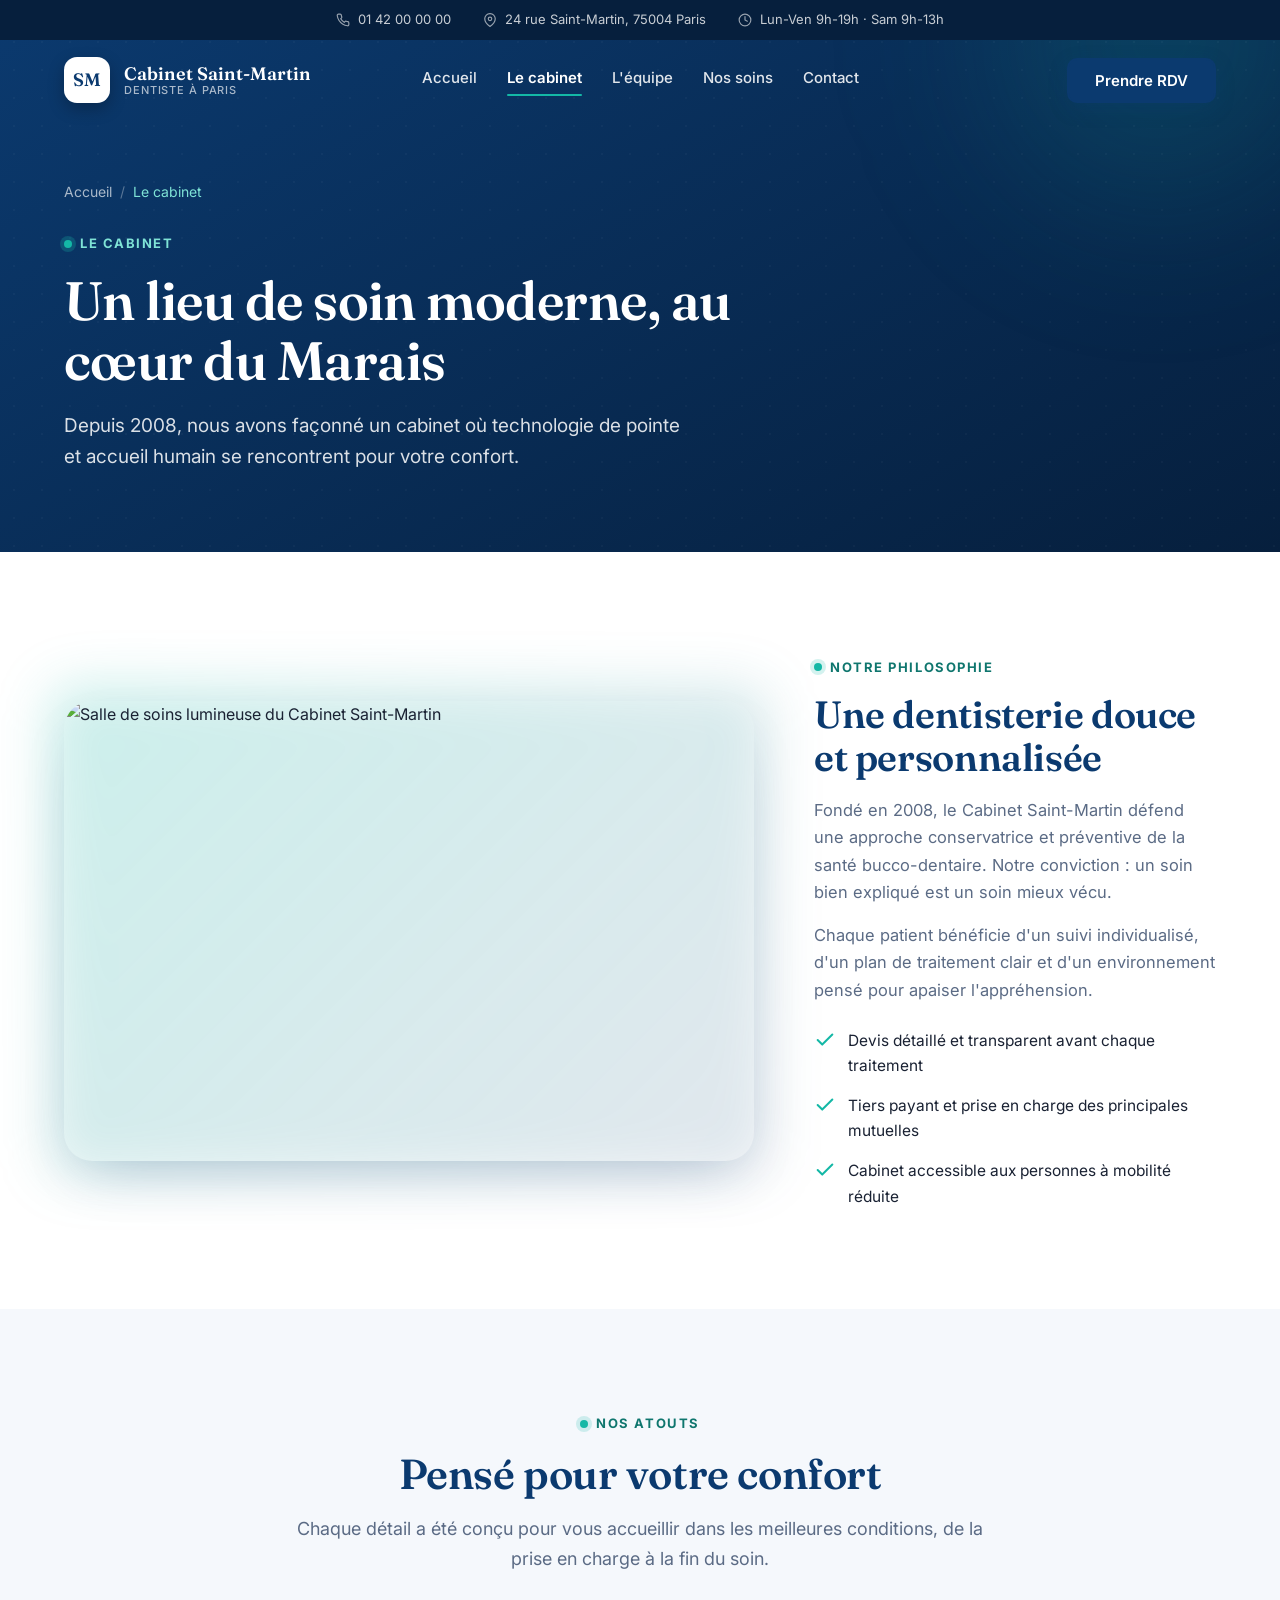
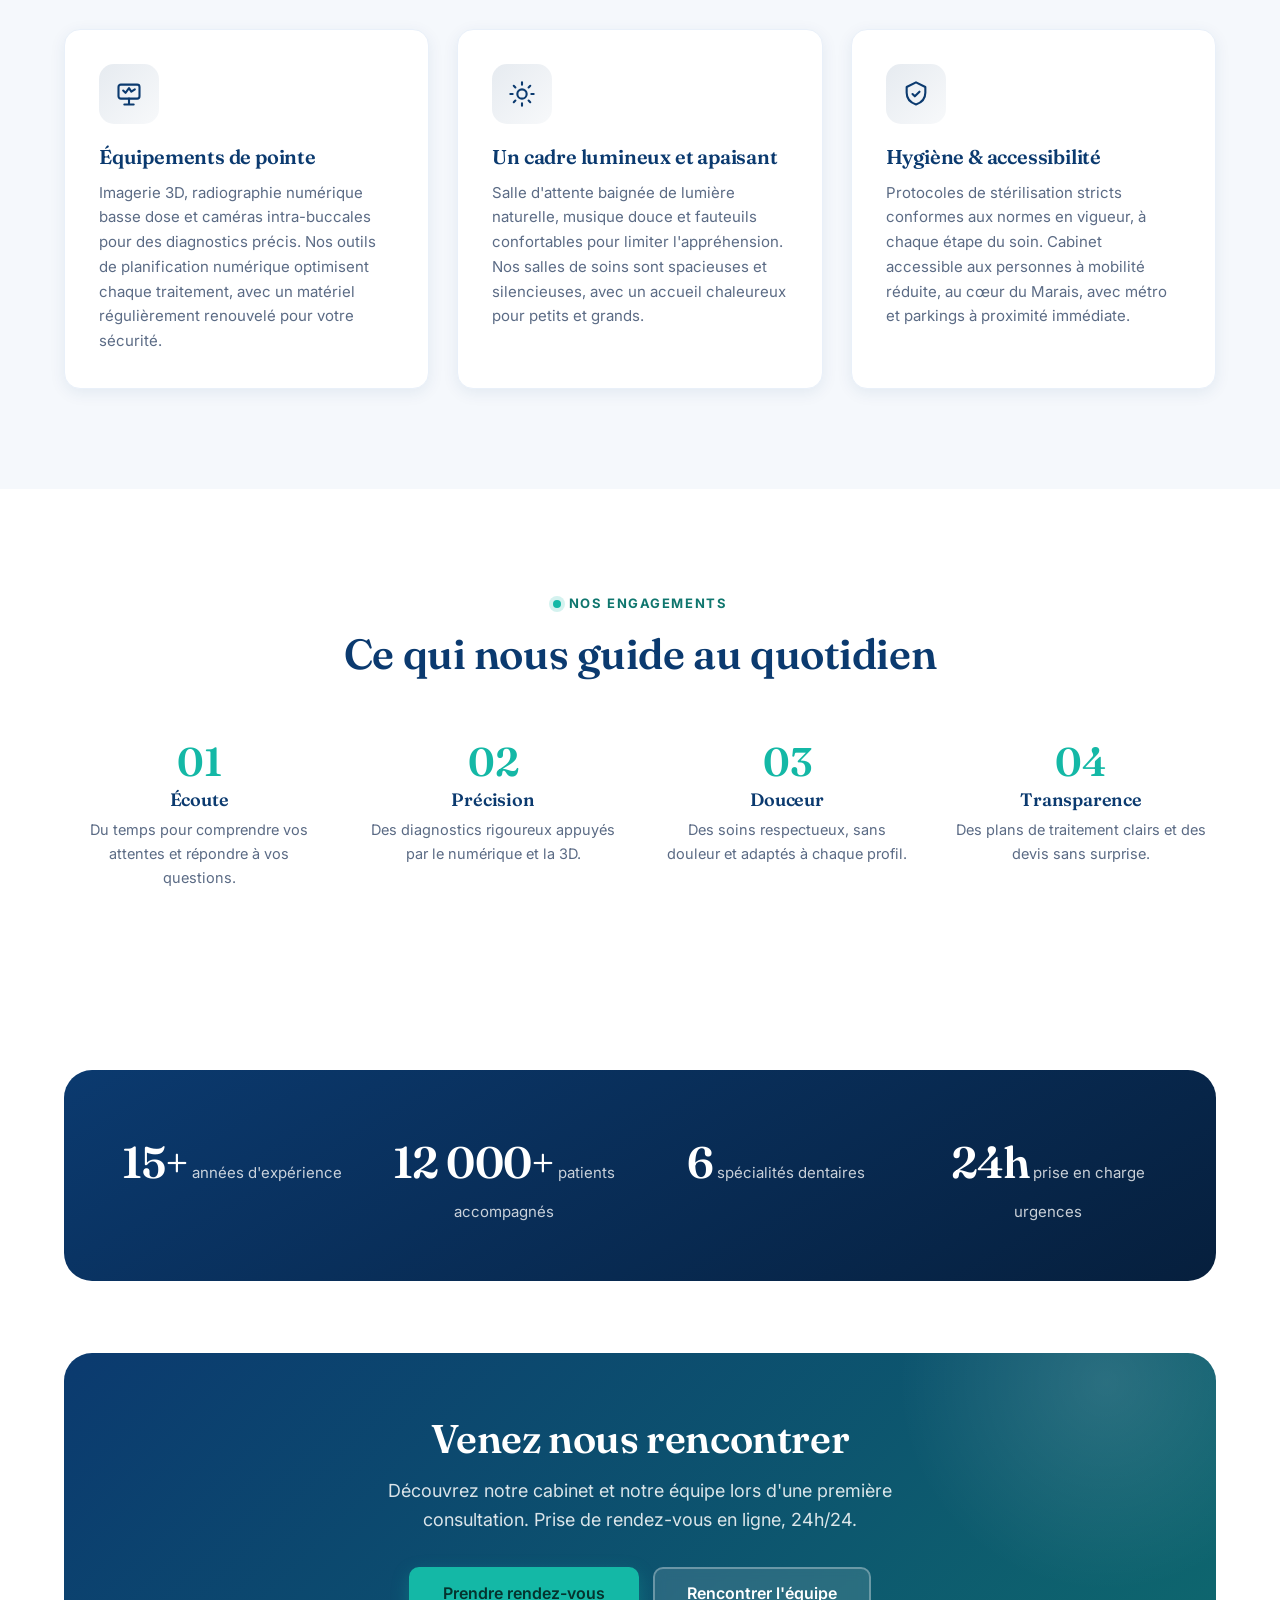
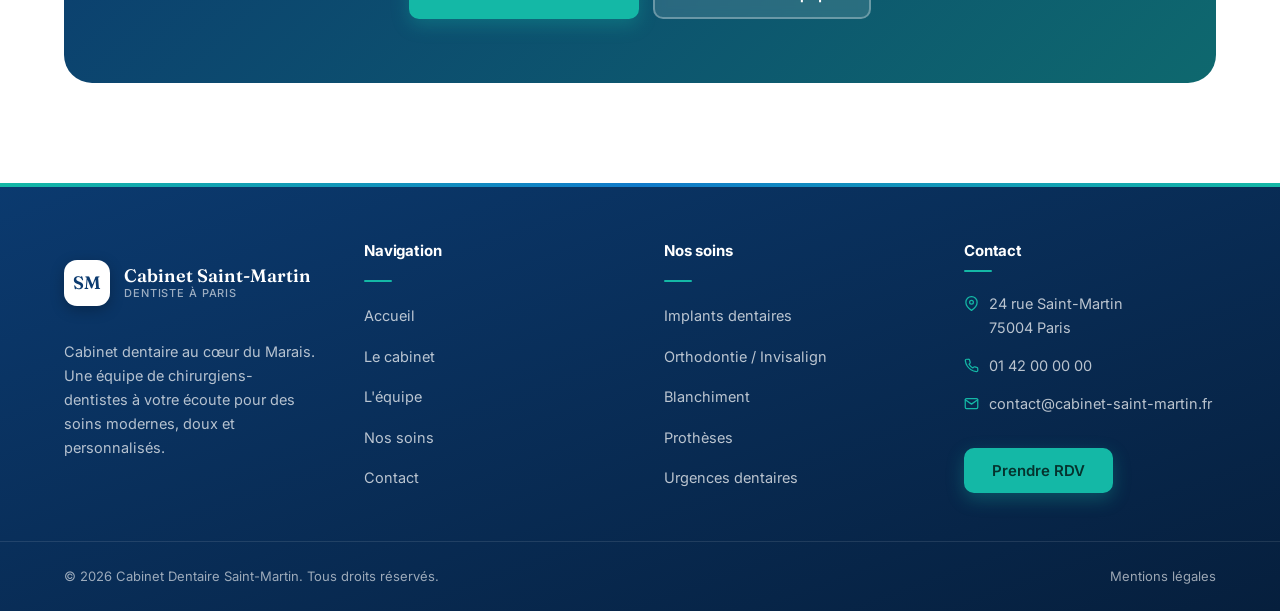
==== cabinet.html @ 6ce34f9b "Add files via upload" ====
<!doctype html>
<html lang="fr">
  <head>
    <meta charset="UTF-8" />
    <meta name="viewport" content="width=device-width, initial-scale=1.0" />
    <title>Le Cabinet — Cabinet Dentaire Saint-Martin, Paris Marais</title>
    <meta
      name="description"
      content="Découvrez le Cabinet Saint-Martin : un cabinet dentaire moderne au cœur du Marais à Paris, équipements de pointe, cadre apaisant, hygiène irréprochable et accessibilité PMR."
    />
    <link rel="canonical" href="https://cabinet-saint-martin.fr/cabinet.html" />
    <meta property="og:title" content="Le Cabinet — Cabinet Dentaire Saint-Martin" />
    <meta property="og:type" content="website" />
    <meta property="og:locale" content="fr_FR" />
    <link rel="preconnect" href="https://fonts.googleapis.com" />
    <link rel="preconnect" href="https://fonts.gstatic.com" crossorigin />
    <link
      href="https://fonts.googleapis.com/css2?family=Fraunces:opsz,wght@9..144,400;9..144,500;9..144,600&family=Inter:wght@400;500;600;700;800&display=swap"
      rel="stylesheet"
    />
    <link rel="stylesheet" href="style.css?v=8" />
  </head>
  <body class="dark-hero">
    <a class="skip-link" href="#main">Aller au contenu</a>

    <div class="topbar">
      <div class="container topbar-inner">
        <a href="tel:+33142000000" class="topbar-item topbar-link">
          <svg viewBox="0 0 24 24" fill="none" stroke="currentColor" stroke-width="2" stroke-linecap="round" stroke-linejoin="round"><path d="M22 16.92v3a2 2 0 0 1-2.18 2 19.79 19.79 0 0 1-8.63-3.07 19.5 19.5 0 0 1-6-6 19.79 19.79 0 0 1-3.07-8.67A2 2 0 0 1 4.11 2h3a2 2 0 0 1 2 1.72c.13.96.37 1.9.72 2.81a2 2 0 0 1-.45 2.11L8.09 9.91a16 16 0 0 0 6 6l1.27-1.27a2 2 0 0 1 2.11-.45c.91.35 1.85.59 2.81.72A2 2 0 0 1 22 16.92z" /></svg>
          <span>01 42 00 00 00</span>
        </a>
        <span class="topbar-item">
          <svg viewBox="0 0 24 24" fill="none" stroke="currentColor" stroke-width="2" stroke-linecap="round" stroke-linejoin="round"><path d="M21 10c0 7-9 13-9 13s-9-6-9-13a9 9 0 1 1 18 0z" /><circle cx="12" cy="10" r="3" /></svg>
          <span>24 rue Saint-Martin, 75004 Paris</span>
        </span>
        <span class="topbar-item topbar-hours">
          <svg viewBox="0 0 24 24" fill="none" stroke="currentColor" stroke-width="2" stroke-linecap="round" stroke-linejoin="round"><circle cx="12" cy="12" r="10" /><polyline points="12 6 12 12 16 14" /></svg>
          <span>Lun-Ven 9h-19h · Sam 9h-13h</span>
        </span>
      </div>
    </div>

    <header id="header" class="header">
      <div class="container header-inner">
        <a href="index.html" class="logo" aria-label="Cabinet Dentaire Saint-Martin - Accueil">
          <span class="logo-mark">SM</span>
          <span class="logo-text-group">
            <span class="logo-name">Cabinet Saint-Martin</span>
            <span class="logo-sub">Dentiste à Paris</span>
          </span>
        </a>
        <nav class="nav-desktop" aria-label="Navigation principale">
          <ul>
            <li><a href="index.html">Accueil</a></li>
            <li><a href="cabinet.html" class="is-active" aria-current="page">Le cabinet</a></li>
            <li><a href="equipe.html">L'équipe</a></li>
            <li><a href="soins.html">Nos soins</a></li>
            <li><a href="contact.html">Contact</a></li>
          </ul>
        </nav>
        <div class="header-actions">
          <a href="https://www.doctolib.fr" target="_blank" rel="noopener" class="btn btn-primary">Prendre RDV</a>
          <button class="hamburger" id="hamburger" aria-label="Ouvrir le menu" aria-expanded="false"><span></span><span></span><span></span></button>
        </div>
      </div>
      <nav class="nav-mobile" id="navMobile" aria-label="Navigation mobile">
        <ul>
          <li><a href="index.html">Accueil</a></li>
          <li><a href="cabinet.html" class="is-active" aria-current="page">Le cabinet</a></li>
          <li><a href="equipe.html">L'équipe</a></li>
          <li><a href="soins.html">Nos soins</a></li>
          <li><a href="contact.html">Contact</a></li>
          <li><a href="https://www.doctolib.fr" target="_blank" rel="noopener" class="btn btn-primary">Prendre rendez-vous</a></li>
        </ul>
      </nav>
    </header>

    <main id="main">
      <!-- PAGE HERO -->
      <section class="page-hero">
        <div class="container">
          <nav class="breadcrumb" aria-label="Fil d'Ariane">
            <a href="index.html">Accueil</a>
            <span class="sep">/</span>
            <span aria-current="page">Le cabinet</span>
          </nav>
          <span class="eyebrow">Le cabinet</span>
          <h1>Un lieu de soin moderne, au cœur du Marais</h1>
          <p>
            Depuis 2008, nous avons façonné un cabinet où technologie de pointe
            et accueil humain se rencontrent pour votre confort.
          </p>
        </div>
      </section>

      <!-- STORY SPLIT -->
      <section class="section">
        <div class="container">
          <div class="split">
            <div class="split-media animate-on-scroll">
              <img
                src="https://images.unsplash.com/photo-1629909613654-28e377c37b09?w=900&auto=format&fit=crop&q=80"
                alt="Salle de soins lumineuse du Cabinet Saint-Martin"
                width="900"
                height="600"
                loading="lazy"
              />
            </div>
            <div class="split-content animate-on-scroll">
              <span class="eyebrow">Notre philosophie</span>
              <h2>Une dentisterie douce et personnalisée</h2>
              <p>
                Fondé en 2008, le Cabinet Saint-Martin défend une approche
                conservatrice et préventive de la santé bucco-dentaire. Notre
                conviction : un soin bien expliqué est un soin mieux vécu.
              </p>
              <p>
                Chaque patient bénéficie d'un suivi individualisé, d'un plan de
                traitement clair et d'un environnement pensé pour apaiser
                l'appréhension.
              </p>
              <ul class="checklist">
                <li>
                  <svg viewBox="0 0 24 24" fill="none" stroke="currentColor" stroke-width="2.2" stroke-linecap="round" stroke-linejoin="round"><path d="M20 6L9 17l-5-5" /></svg>
                  Devis détaillé et transparent avant chaque traitement
                </li>
                <li>
                  <svg viewBox="0 0 24 24" fill="none" stroke="currentColor" stroke-width="2.2" stroke-linecap="round" stroke-linejoin="round"><path d="M20 6L9 17l-5-5" /></svg>
                  Tiers payant et prise en charge des principales mutuelles
                </li>
                <li>
                  <svg viewBox="0 0 24 24" fill="none" stroke="currentColor" stroke-width="2.2" stroke-linecap="round" stroke-linejoin="round"><path d="M20 6L9 17l-5-5" /></svg>
                  Cabinet accessible aux personnes à mobilité réduite
                </li>
              </ul>
            </div>
          </div>
        </div>
      </section>

      <!-- FEATURES -->
      <section class="section section-alt">
        <div class="container">
          <div class="section-head animate-on-scroll">
            <span class="eyebrow">Nos atouts</span>
            <h2>Pensé pour votre confort</h2>
            <p class="lead">
              Chaque détail a été conçu pour vous accueillir dans les meilleures
              conditions, de la prise en charge à la fin du soin.
            </p>
          </div>
          <div class="cabinet-grid">
            <article class="cabinet-card animate-on-scroll" style="transition-delay: 0.05s">
              <div class="icon"><svg viewBox="0 0 24 24" fill="none" stroke="currentColor" stroke-width="1.8" stroke-linecap="round" stroke-linejoin="round"><rect x="3" y="4" width="18" height="12" rx="2" /><path d="M8 21h8M12 16v5" /><path d="M7 9l2 2 3-4 2 3 3-2" /></svg></div>
              <h3>Équipements de pointe</h3>
              <p>
                Imagerie 3D, radiographie numérique basse dose et caméras
                intra-buccales pour des diagnostics précis. Nos outils de
                planification numérique optimisent chaque traitement, avec un
                matériel régulièrement renouvelé pour votre sécurité.
              </p>
            </article>
            <article class="cabinet-card animate-on-scroll" style="transition-delay: 0.15s">
              <div class="icon"><svg viewBox="0 0 24 24" fill="none" stroke="currentColor" stroke-width="1.8" stroke-linecap="round" stroke-linejoin="round"><circle cx="12" cy="12" r="4" /><path d="M12 2v2M12 20v2M4.93 4.93l1.41 1.41M17.66 17.66l1.41 1.41M2 12h2M20 12h2M4.93 19.07l1.41-1.41M17.66 6.34l1.41-1.41" /></svg></div>
              <h3>Un cadre lumineux et apaisant</h3>
              <p>
                Salle d'attente baignée de lumière naturelle, musique douce et
                fauteuils confortables pour limiter l'appréhension. Nos salles de
                soins sont spacieuses et silencieuses, avec un accueil chaleureux
                pour petits et grands.
              </p>
            </article>
            <article class="cabinet-card animate-on-scroll" style="transition-delay: 0.25s">
              <div class="icon"><svg viewBox="0 0 24 24" fill="none" stroke="currentColor" stroke-width="1.8" stroke-linecap="round" stroke-linejoin="round"><path d="M12 2l8 4v5c0 5-3.5 8.5-8 10-4.5-1.5-8-5-8-10V6l8-4z" /><path d="M9 12l2 2 4-4" /></svg></div>
              <h3>Hygiène &amp; accessibilité</h3>
              <p>
                Protocoles de stérilisation stricts conformes aux normes en
                vigueur, à chaque étape du soin. Cabinet accessible aux personnes
                à mobilité réduite, au cœur du Marais, avec métro et parkings à
                proximité immédiate.
              </p>
            </article>
          </div>
        </div>
      </section>

      <!-- VALEURS -->
      <section class="section">
        <div class="container">
          <div class="section-head animate-on-scroll">
            <span class="eyebrow">Nos engagements</span>
            <h2>Ce qui nous guide au quotidien</h2>
          </div>
          <div class="values-grid">
            <div class="value-item animate-on-scroll" style="transition-delay: 0.05s">
              <div class="num">01</div>
              <h3>Écoute</h3>
              <p>Du temps pour comprendre vos attentes et répondre à vos questions.</p>
            </div>
            <div class="value-item animate-on-scroll" style="transition-delay: 0.12s">
              <div class="num">02</div>
              <h3>Précision</h3>
              <p>Des diagnostics rigoureux appuyés par le numérique et la 3D.</p>
            </div>
            <div class="value-item animate-on-scroll" style="transition-delay: 0.19s">
              <div class="num">03</div>
              <h3>Douceur</h3>
              <p>Des soins respectueux, sans douleur et adaptés à chaque profil.</p>
            </div>
            <div class="value-item animate-on-scroll" style="transition-delay: 0.26s">
              <div class="num">04</div>
              <h3>Transparence</h3>
              <p>Des plans de traitement clairs et des devis sans surprise.</p>
            </div>
          </div>
        </div>
      </section>

      <!-- STATS BAND -->
      <section class="section section-tight">
        <div class="container">
          <div class="stats-band animate-on-scroll">
            <div class="stat">
              <span class="stat-num">15+</span>
              <span class="stat-label">années d'expérience</span>
            </div>
            <div class="stat">
              <span class="stat-num">12 000+</span>
              <span class="stat-label">patients accompagnés</span>
            </div>
            <div class="stat">
              <span class="stat-num">6</span>
              <span class="stat-label">spécialités dentaires</span>
            </div>
            <div class="stat">
              <span class="stat-num">24h</span>
              <span class="stat-label">prise en charge urgences</span>
            </div>
          </div>
        </div>
      </section>

      <!-- CTA -->
      <section class="section" style="padding-top: 0">
        <div class="container">
          <div class="cta-band animate-on-scroll">
            <h2>Venez nous rencontrer</h2>
            <p>
              Découvrez notre cabinet et notre équipe lors d'une première
              consultation. Prise de rendez-vous en ligne, 24h/24.
            </p>
            <div class="cta-actions">
              <a href="https://www.doctolib.fr" target="_blank" rel="noopener" class="btn btn-teal btn-lg">Prendre rendez-vous</a>
              <a href="equipe.html" class="btn btn-light btn-lg">Rencontrer l'équipe</a>
            </div>
          </div>
        </div>
      </section>
    </main>

    <footer class="footer">
      <div class="container footer-grid" style="padding-top: 60px">
        <div>
          <a href="index.html" class="logo">
            <span class="logo-mark">SM</span>
            <span class="logo-text-group">
              <span class="logo-name">Cabinet Saint-Martin</span>
              <span class="logo-sub">Dentiste à Paris</span>
            </span>
          </a>
          <p class="footer-about">
            Cabinet dentaire au cœur du Marais. Une équipe de
            chirurgiens-dentistes à votre écoute pour des soins modernes, doux et
            personnalisés.
          </p>
        </div>
        <div>
          <h4>Navigation</h4>
          <ul class="footer-links">
            <li><a href="index.html">Accueil</a></li>
            <li><a href="cabinet.html">Le cabinet</a></li>
            <li><a href="equipe.html">L'équipe</a></li>
            <li><a href="soins.html">Nos soins</a></li>
            <li><a href="contact.html">Contact</a></li>
          </ul>
        </div>
        <div>
          <h4>Nos soins</h4>
          <ul class="footer-links">
            <li><a href="soins.html">Implants dentaires</a></li>
            <li><a href="soins.html">Orthodontie / Invisalign</a></li>
            <li><a href="soins.html">Blanchiment</a></li>
            <li><a href="soins.html">Prothèses</a></li>
            <li><a href="soins.html">Urgences dentaires</a></li>
          </ul>
        </div>
        <div>
          <h4>Contact</h4>
          <p class="footer-contact-item">
            <svg viewBox="0 0 24 24" fill="none" stroke="currentColor" stroke-width="2" stroke-linecap="round" stroke-linejoin="round"><path d="M21 10c0 7-9 13-9 13s-9-6-9-13a9 9 0 1 1 18 0z" /><circle cx="12" cy="10" r="3" /></svg>
            <span>24 rue Saint-Martin<br />75004 Paris</span>
          </p>
          <p class="footer-contact-item">
            <svg viewBox="0 0 24 24" fill="none" stroke="currentColor" stroke-width="2" stroke-linecap="round" stroke-linejoin="round"><path d="M22 16.92v3a2 2 0 0 1-2.18 2 19.79 19.79 0 0 1-8.63-3.07 19.5 19.5 0 0 1-6-6 19.79 19.79 0 0 1-3.07-8.67A2 2 0 0 1 4.11 2h3a2 2 0 0 1 2 1.72c.13.96.37 1.9.72 2.81a2 2 0 0 1-.45 2.11L8.09 9.91a16 16 0 0 0 6 6l1.27-1.27a2 2 0 0 1 2.11-.45c.91.35 1.85.59 2.81.72A2 2 0 0 1 22 16.92z" /></svg>
            <a href="tel:+33142000000">01 42 00 00 00</a>
          </p>
          <p class="footer-contact-item">
            <svg viewBox="0 0 24 24" fill="none" stroke="currentColor" stroke-width="2" stroke-linecap="round" stroke-linejoin="round"><path d="M4 4h16c1.1 0 2 .9 2 2v12c0 1.1-.9 2-2 2H4c-1.1 0-2-.9-2-2V6c0-1.1.9-2 2-2z" /><polyline points="22 6 12 13 2 6" /></svg>
            <a href="mailto:contact@cabinet-saint-martin.fr">contact@cabinet-saint-martin.fr</a>
          </p>
          <a href="https://www.doctolib.fr" target="_blank" rel="noopener" class="btn btn-teal footer-rdv">Prendre RDV</a>
        </div>
      </div>
      <div class="footer-bottom">
        <div class="container">
          <p>© <span id="year"></span> Cabinet Dentaire Saint-Martin. Tous droits réservés.</p>
          <p><a href="contact.html">Mentions légales</a></p>
        </div>
      </div>
    </footer>

    <script src="script.js?v=8"></script>
  </body>
</html>
---- style.css ----
/* =========================================================
   CABINET DENTAIRE SAINT-MARTIN — DESIGN SYSTEM
   Palette : navy / teal / doctolib · Type : Fraunces + Inter
   ========================================================= */

:root {
  /* Couleurs */
  --white: #ffffff;
  --navy: #0b3a6f;
  --navy-dark: #082c56;
  --navy-deep: #061f3d;
  --teal: #14b8a6;
  --teal-dark: #0f766e;
  --doctolib: #107aca;
  --gold: #f59e0b;

  /* Surfaces & texte */
  --alt: #f5f8fc;
  --alt-2: #eef4fb;
  --text: #1a2233;
  --muted: #5b6b85;
  --border: #d9e3f2;
  --border-soft: #e9f0f9;
  --error: #dc2626;

  /* Ombres */
  --shadow-xs: 0 1px 3px rgba(11, 58, 111, 0.06);
  --shadow-sm: 0 4px 16px rgba(11, 58, 111, 0.08);
  --shadow: 0 10px 30px -12px rgba(11, 58, 111, 0.18);
  --shadow-lg: 0 24px 60px -24px rgba(11, 58, 111, 0.28);
  --shadow-teal: 0 18px 40px -18px rgba(15, 118, 110, 0.4);

  /* Rayons */
  --r-sm: 10px;
  --r: 16px;
  --r-lg: 22px;
  --r-xl: 28px;
  --r-full: 999px;

  /* Mouvement */
  --t: 220ms;
  --ease: cubic-bezier(0.4, 0, 0.2, 1);
  --ease-out: cubic-bezier(0.16, 1, 0.3, 1);

  /* Mise en page */
  --topbar-h: 40px;
  --header-h: 80px;
  --maxw: 1200px;
}

* {
  box-sizing: border-box;
  margin: 0;
  padding: 0;
}

html {
  scroll-behavior: smooth;
  scroll-padding-top: 120px;
  -webkit-text-size-adjust: 100%;
  overflow-x: hidden;
}

::selection {
  background: var(--teal);
  color: var(--white);
}

body {
  font-family: "Inter", system-ui, -apple-system, sans-serif;
  color: var(--text);
  line-height: 1.65;
  background: var(--white);
  -webkit-font-smoothing: antialiased;
  -moz-osx-font-smoothing: grayscale;
  overflow-x: hidden;
}

img {
  max-width: 100%;
  display: block;
}

a {
  color: inherit;
  text-decoration: none;
}

h1,
h2,
h3,
h4 {
  font-family: "Fraunces", Georgia, serif;
  font-weight: 600;
  line-height: 1.12;
  letter-spacing: -0.01em;
  color: var(--navy);
}

/* Liens d'accessibilité (skip-link) */
.skip-link {
  position: absolute;
  left: -9999px;
  top: 0;
  z-index: 999;
  background: var(--navy);
  color: var(--white);
  padding: 12px 18px;
  border-radius: 0 0 var(--r-sm) 0;
  font-weight: 600;
}
.skip-link:focus {
  left: 0;
}

/* Focus visible cohérent */
a:focus-visible,
button:focus-visible,
input:focus-visible,
select:focus-visible,
textarea:focus-visible,
.btn:focus-visible {
  outline: 3px solid var(--teal);
  outline-offset: 2px;
}

/* =========================================================
   LAYOUT
   ========================================================= */
.container {
  max-width: var(--maxw);
  margin: 0 auto;
  padding: 0 24px;
}

.section {
  padding: 100px 0;
  scroll-margin-top: 120px;
}
.section-alt {
  background: var(--alt);
}
.section-tight {
  padding: 72px 0;
}

.section-head {
  max-width: 720px;
  margin: 0 auto 56px;
  text-align: center;
}
.section-head.left {
  margin-left: 0;
  text-align: left;
}
.section-head h2 {
  font-size: clamp(30px, 4vw, 42px);
  margin-bottom: 16px;
}
.section-head .lead {
  font-size: 18px;
  color: var(--muted);
}

.eyebrow {
  display: inline-flex;
  align-items: center;
  gap: 8px;
  font-family: "Inter", sans-serif;
  font-size: 13px;
  font-weight: 700;
  letter-spacing: 0.12em;
  text-transform: uppercase;
  color: var(--teal-dark);
  margin-bottom: 16px;
}
.eyebrow::before {
  content: "";
  width: 8px;
  height: 8px;
  border-radius: 50%;
  background: var(--teal);
  box-shadow: 0 0 0 4px rgba(20, 184, 166, 0.18);
}
.section-head.center .eyebrow,
.section-head:not(.left) .eyebrow {
  margin-left: auto;
  margin-right: auto;
}

.lead {
  font-size: 18px;
  color: var(--muted);
}

/* =========================================================
   BOUTONS
   ========================================================= */
.btn {
  display: inline-flex;
  align-items: center;
  justify-content: center;
  gap: 10px;
  padding: 13px 26px;
  border-radius: var(--r-sm);
  font-family: "Inter", sans-serif;
  font-weight: 600;
  font-size: 15px;
  line-height: 1;
  cursor: pointer;
  border: 2px solid transparent;
  transition: all var(--t) var(--ease);
  white-space: nowrap;
}
.btn svg {
  width: 18px;
  height: 18px;
}
.btn-lg {
  padding: 16px 32px;
  font-size: 16px;
}

.btn-primary {
  background: var(--navy);
  color: var(--white);
  border-color: var(--navy);
  box-shadow: 0 6px 18px rgba(11, 58, 111, 0.25);
}
.btn-primary:hover {
  background: var(--teal-dark);
  border-color: var(--teal-dark);
  box-shadow: var(--shadow-teal);
  transform: translateY(-2px);
}

.btn-teal {
  background: var(--teal);
  color: #05332e;
  border-color: var(--teal);
  box-shadow: 0 6px 18px rgba(20, 184, 166, 0.3);
}
.btn-teal:hover {
  background: var(--teal-dark);
  border-color: var(--teal-dark);
  color: var(--white);
  transform: translateY(-2px);
  box-shadow: var(--shadow-teal);
}

.btn-outline {
  background: transparent;
  color: var(--navy);
  border-color: var(--border);
}
.btn-outline:hover {
  background: var(--navy);
  color: var(--white);
  border-color: var(--navy);
  transform: translateY(-2px);
  box-shadow: 0 8px 22px rgba(11, 58, 111, 0.22);
}

.btn-doctolib {
  background: var(--white);
  color: var(--doctolib);
  border-color: var(--white);
}
.btn-doctolib:hover {
  background: rgba(255, 255, 255, 0.92);
  border-color: rgba(255, 255, 255, 0.92);
  transform: translateY(-2px);
  box-shadow: 0 10px 26px rgba(0, 0, 0, 0.2);
}

.btn-light {
  background: rgba(255, 255, 255, 0.12);
  color: var(--white);
  border-color: rgba(255, 255, 255, 0.3);
  backdrop-filter: blur(6px);
}
.btn-light:hover {
  background: rgba(255, 255, 255, 0.2);
  border-color: rgba(255, 255, 255, 0.5);
  transform: translateY(-2px);
}

/* Lien fléché */
.link-arrow {
  display: inline-flex;
  align-items: center;
  gap: 8px;
  font-weight: 600;
  color: var(--teal-dark);
  transition: gap var(--t) var(--ease);
}
.link-arrow svg {
  width: 18px;
  height: 18px;
  transition: transform var(--t) var(--ease);
}
.link-arrow:hover {
  gap: 12px;
}
.link-arrow:hover svg {
  transform: translateX(3px);
}

/* =========================================================
   TOPBAR
   ========================================================= */
.topbar {
  position: fixed;
  inset: 0 0 auto 0;
  z-index: 101;
  height: var(--topbar-h);
  background: var(--navy-deep);
  color: rgba(255, 255, 255, 0.78);
  font-size: 13px;
}
.topbar-inner {
  display: flex;
  align-items: center;
  justify-content: center;
  gap: 32px;
  height: 100%;
}
.topbar-item {
  display: flex;
  align-items: center;
  gap: 8px;
  white-space: nowrap;
}
.topbar-item svg {
  width: 14px;
  height: 14px;
  flex-shrink: 0;
  opacity: 0.75;
}
.topbar-link {
  transition: color var(--t) var(--ease);
}
.topbar-link:hover {
  color: var(--teal);
}

/* =========================================================
   HEADER
   ========================================================= */
.header {
  position: fixed;
  inset: var(--topbar-h) 0 auto 0;
  z-index: 100;
  background: rgba(255, 255, 255, 0.96);
  box-shadow: 0 1px 0 rgba(11, 58, 111, 0.06);
  transition:
    box-shadow 0.3s var(--ease),
    background-color 0.3s var(--ease);
}
.header.scrolled {
  background: rgba(255, 255, 255, 0.82);
  backdrop-filter: blur(14px);
  -webkit-backdrop-filter: blur(14px);
  box-shadow: 0 4px 24px rgba(11, 58, 111, 0.1);
}

/* Header transparent au-dessus d'un hero sombre (pages internes),
   puis header blanc translucide dès le défilement. */
.dark-hero .header:not(.scrolled) {
  background: transparent;
  box-shadow: none;
}
.dark-hero .header:not(.scrolled) .logo-mark {
  background: var(--white);
  color: var(--navy);
  box-shadow: 0 6px 16px rgba(0, 0, 0, 0.25);
}
.dark-hero .header:not(.scrolled) .logo-name {
  color: var(--white);
}
.dark-hero .header:not(.scrolled) .logo-sub {
  color: rgba(255, 255, 255, 0.65);
}
.dark-hero .header:not(.scrolled) .nav-desktop a {
  color: rgba(255, 255, 255, 0.88);
}
.dark-hero .header:not(.scrolled) .nav-desktop a:hover,
.dark-hero .header:not(.scrolled) .nav-desktop a.is-active {
  color: var(--white);
}
.dark-hero .header:not(.scrolled) .nav-desktop a::after {
  background: var(--teal);
}
.dark-hero .header:not(.scrolled) .hamburger span {
  background: var(--white);
}

.header-inner {
  display: grid;
  grid-template-columns: 1fr auto 1fr;
  align-items: center;
  height: var(--header-h);
  gap: 24px;
}

.logo {
  display: flex;
  align-items: center;
  gap: 14px;
  justify-self: start;
}
.logo-mark {
  width: 46px;
  height: 46px;
  border-radius: 13px;
  background: linear-gradient(135deg, var(--navy) 0%, #1457a3 100%);
  color: var(--white);
  display: grid;
  place-items: center;
  font-family: "Fraunces", serif;
  font-weight: 600;
  font-size: 18px;
  letter-spacing: 0.5px;
  box-shadow: 0 6px 16px rgba(11, 58, 111, 0.35);
  flex-shrink: 0;
}
.logo-text-group {
  display: flex;
  flex-direction: column;
  line-height: 1.2;
}
.logo-name {
  font-family: "Fraunces", serif;
  font-weight: 600;
  font-size: 18px;
  color: var(--navy);
}
.logo-sub {
  font-size: 11px;
  font-weight: 500;
  color: var(--muted);
  text-transform: uppercase;
  letter-spacing: 0.08em;
}

.nav-desktop ul {
  display: flex;
  gap: 30px;
  list-style: none;
}
.nav-desktop a {
  position: relative;
  display: inline-block;
  color: var(--text);
  font-weight: 500;
  font-size: 15px;
  padding-bottom: 6px;
  transition: color var(--t) var(--ease);
  white-space: nowrap;
}
.nav-desktop a::after {
  content: "";
  position: absolute;
  left: 0;
  right: 100%;
  bottom: 0;
  height: 2px;
  border-radius: 2px;
  background: var(--teal-dark);
  transition: right var(--t) var(--ease);
}
.nav-desktop a:hover {
  color: var(--teal-dark);
}
.nav-desktop a:hover::after,
.nav-desktop a.is-active::after {
  right: 0;
}
.nav-desktop a.is-active {
  color: var(--navy);
  font-weight: 600;
}

.header-actions {
  display: flex;
  align-items: center;
  gap: 16px;
  justify-self: end;
}

.hamburger {
  display: none;
  flex-direction: column;
  gap: 5px;
  background: none;
  border: none;
  cursor: pointer;
  padding: 8px;
}
.hamburger span {
  width: 24px;
  height: 2px;
  background: var(--navy);
  border-radius: 2px;
  transition: 0.3s var(--ease);
}
.hamburger.active span:nth-child(1) {
  transform: translateY(7px) rotate(45deg);
}
.hamburger.active span:nth-child(2) {
  opacity: 0;
}
.hamburger.active span:nth-child(3) {
  transform: translateY(-7px) rotate(-45deg);
}

.nav-mobile {
  display: none;
  background: var(--white);
  border-top: 1px solid var(--border);
}
.nav-mobile.open {
  display: block;
}
.nav-mobile ul {
  list-style: none;
  padding: 16px 24px 24px;
}
.nav-mobile li {
  border-bottom: 1px solid var(--border-soft);
}
.nav-mobile li:last-child {
  border: none;
  padding-top: 16px;
}
.nav-mobile a {
  display: block;
  padding: 14px 0;
  color: var(--text);
  font-weight: 500;
}
.nav-mobile a.is-active {
  color: var(--teal-dark);
  font-weight: 600;
}
.nav-mobile .btn {
  width: 100%;
}

/* Décalage du contenu sous le header fixe */
.page {
  padding-top: calc(var(--topbar-h) + var(--header-h));
}

/* =========================================================
   HERO (Accueil)
   ========================================================= */
.hero {
  position: relative;
  padding: 90px 0 96px;
  background: linear-gradient(180deg, var(--alt) 0%, var(--white) 100%);
  overflow: hidden;
}
.hero::before,
.hero::after {
  content: "";
  position: absolute;
  border-radius: 50%;
  filter: blur(80px);
  pointer-events: none;
  z-index: 0;
}
.hero::before {
  width: 460px;
  height: 460px;
  top: -180px;
  right: -120px;
  background: radial-gradient(circle, rgba(20, 184, 166, 0.2), transparent 70%);
}
.hero::after {
  width: 420px;
  height: 420px;
  bottom: -200px;
  left: -160px;
  background: radial-gradient(circle, rgba(11, 58, 111, 0.12), transparent 70%);
}
.hero-grid {
  position: relative;
  z-index: 1;
  display: grid;
  grid-template-columns: 1.05fr 0.95fr;
  gap: 60px;
  align-items: center;
}

.badge-pulse {
  display: inline-flex;
  align-items: center;
  gap: 9px;
  background: rgba(20, 184, 166, 0.1);
  color: var(--teal-dark);
  border: 1px solid rgba(20, 184, 166, 0.25);
  padding: 8px 16px;
  border-radius: var(--r-full);
  font-size: 14px;
  font-weight: 600;
  margin-bottom: 24px;
}
.badge-pulse .dot {
  width: 8px;
  height: 8px;
  border-radius: 50%;
  background: var(--teal);
  position: relative;
}
.badge-pulse .dot::after {
  content: "";
  position: absolute;
  inset: 0;
  border-radius: 50%;
  background: var(--teal);
  animation: pulse 2s var(--ease) infinite;
}
@keyframes pulse {
  0% {
    transform: scale(1);
    opacity: 0.6;
  }
  100% {
    transform: scale(3.2);
    opacity: 0;
  }
}

.hero h1 {
  font-size: clamp(38px, 5.2vw, 62px);
  margin-bottom: 22px;
}
.hero h1 .accent {
  background: linear-gradient(120deg, var(--teal-dark), var(--navy));
  -webkit-background-clip: text;
  background-clip: text;
  color: transparent;
}
.hero p.intro {
  font-size: 18px;
  color: var(--muted);
  max-width: 540px;
  margin-bottom: 32px;
}
.hero-cta {
  display: flex;
  flex-wrap: wrap;
  gap: 14px;
  margin-bottom: 44px;
}

.hero-stats {
  display: flex;
  gap: 36px;
  border-top: 1px solid var(--border);
  padding-top: 30px;
}
.hero-stats .stat {
  position: relative;
  display: flex;
  flex-direction: column;
}
.hero-stats .stat:not(:first-child)::before {
  content: "";
  position: absolute;
  left: -18px;
  top: 4px;
  bottom: 4px;
  width: 1px;
  background: var(--border);
}
.stat-num {
  font-family: "Fraunces", serif;
  font-size: 34px;
  font-weight: 600;
  color: var(--navy);
  letter-spacing: -0.02em;
}
.stat-label {
  font-size: 14px;
  color: var(--muted);
}

.hero-image {
  position: relative;
  isolation: isolate;
}
.hero-image::before {
  content: "";
  position: absolute;
  inset: -18px;
  z-index: -1;
  border-radius: var(--r-xl);
  background: linear-gradient(
    135deg,
    rgba(20, 184, 166, 0.25),
    rgba(11, 58, 111, 0.15)
  );
  filter: blur(28px);
}
.hero-image img {
  width: 100%;
  height: 540px;
  object-fit: cover;
  border-radius: var(--r-xl);
  box-shadow: var(--shadow-lg);
}
.floating-badge {
  position: absolute;
  bottom: -26px;
  left: -26px;
  display: flex;
  align-items: center;
  gap: 14px;
  background: rgba(255, 255, 255, 0.78);
  backdrop-filter: blur(14px);
  -webkit-backdrop-filter: blur(14px);
  border: 1px solid rgba(255, 255, 255, 0.6);
  padding: 16px 20px;
  border-radius: var(--r);
  box-shadow: var(--shadow);
}
.floating-badge-icon {
  width: 44px;
  height: 44px;
  border-radius: 12px;
  background: linear-gradient(135deg, var(--teal), var(--teal-dark));
  color: var(--white);
  display: grid;
  place-items: center;
}
.floating-badge-icon svg {
  width: 22px;
  height: 22px;
}
.floating-badge strong {
  display: block;
  font-family: "Inter", sans-serif;
  font-size: 14px;
  color: var(--navy);
  font-weight: 700;
}
.floating-badge span {
  font-size: 13px;
  color: var(--muted);
}

/* =========================================================
   PAGE HERO (pages internes)
   ========================================================= */
.page-hero {
  position: relative;
  background: linear-gradient(150deg, var(--navy) 0%, var(--navy-deep) 100%);
  color: var(--white);
  padding: calc(var(--topbar-h) + var(--header-h) + 60px) 0 80px;
  overflow: hidden;
}
.page-hero::before {
  content: "";
  position: absolute;
  width: 480px;
  height: 480px;
  top: -200px;
  right: -120px;
  border-radius: 50%;
  background: radial-gradient(circle, rgba(20, 184, 166, 0.22), transparent 70%);
  filter: blur(70px);
}
.page-hero::after {
  content: "";
  position: absolute;
  inset: 0;
  background-image: radial-gradient(
    rgba(255, 255, 255, 0.06) 1px,
    transparent 1px
  );
  background-size: 28px 28px;
  opacity: 0.5;
  pointer-events: none;
}
.page-hero .container {
  position: relative;
  z-index: 1;
}
.page-hero .eyebrow {
  color: #7fe3d6;
}
.page-hero .eyebrow::before {
  box-shadow: 0 0 0 4px rgba(20, 184, 166, 0.25);
}
.page-hero h1 {
  color: var(--white);
  font-size: clamp(36px, 5vw, 54px);
  margin-bottom: 18px;
  max-width: 760px;
}
.page-hero p {
  color: rgba(255, 255, 255, 0.85);
  font-size: 19px;
  max-width: 620px;
}
.breadcrumb {
  display: flex;
  align-items: center;
  gap: 8px;
  font-size: 14px;
  color: rgba(255, 255, 255, 0.65);
  margin-bottom: 26px;
}
.breadcrumb a {
  transition: color var(--t) var(--ease);
}
.breadcrumb a:hover {
  color: var(--white);
}
.breadcrumb span[aria-current] {
  color: #7fe3d6;
}
.breadcrumb .sep {
  opacity: 0.5;
}

/* =========================================================
   CARTES — CABINET
   ========================================================= */
.cabinet-grid {
  display: grid;
  grid-template-columns: repeat(3, 1fr);
  gap: 28px;
}
.cabinet-card {
  background: var(--white);
  border-radius: var(--r);
  padding: 34px;
  box-shadow: var(--shadow-sm);
  border: 1px solid var(--border-soft);
  transition:
    transform 0.35s var(--ease-out),
    box-shadow 0.35s var(--ease-out),
    border-color 0.35s var(--ease-out);
}
.cabinet-card:hover {
  transform: translateY(-6px);
  box-shadow: var(--shadow-lg);
  border-color: rgba(11, 58, 111, 0.14);
}
.cabinet-card .icon {
  width: 60px;
  height: 60px;
  border-radius: 15px;
  background: linear-gradient(
    135deg,
    rgba(11, 58, 111, 0.1),
    rgba(11, 58, 111, 0.03)
  );
  color: var(--navy);
  display: grid;
  place-items: center;
  margin-bottom: 22px;
  transition: transform 0.35s var(--ease-out);
}
.cabinet-card:hover .icon {
  transform: scale(1.08) rotate(-3deg);
}
.cabinet-card .icon svg {
  width: 28px;
  height: 28px;
}
.cabinet-card h3 {
  font-size: 20px;
  margin-bottom: 12px;
}
.cabinet-card p {
  color: var(--muted);
  font-size: 15px;
}

/* =========================================================
   CARTES — SOINS
   ========================================================= */
.cards-grid {
  display: grid;
  grid-template-columns: repeat(3, 1fr);
  gap: 28px;
}
.care-card {
  position: relative;
  background: var(--white);
  border-radius: var(--r);
  padding: 34px;
  box-shadow: var(--shadow-sm);
  border: 1px solid var(--border-soft);
  overflow: hidden;
  transition:
    transform 0.35s var(--ease-out),
    box-shadow 0.35s var(--ease-out),
    border-color 0.35s var(--ease-out);
}
.care-card::before {
  content: "";
  position: absolute;
  inset: 0 0 auto 0;
  height: 3px;
  background: linear-gradient(90deg, var(--teal), var(--doctolib));
  transform: scaleX(0);
  transform-origin: left;
  transition: transform 0.4s var(--ease-out);
}
.care-card:hover {
  transform: translateY(-6px);
  box-shadow: var(--shadow-lg);
  border-color: rgba(20, 184, 166, 0.22);
}
.care-card:hover::before {
  transform: scaleX(1);
}
.care-card .icon {
  width: 56px;
  height: 56px;
  border-radius: 14px;
  background: linear-gradient(
    135deg,
    rgba(20, 184, 166, 0.16),
    rgba(20, 184, 166, 0.04)
  );
  color: var(--teal-dark);
  display: grid;
  place-items: center;
  margin-bottom: 22px;
  transition: transform 0.35s var(--ease-out);
}
.care-card:hover .icon {
  transform: scale(1.08);
}
.care-card .icon svg {
  width: 28px;
  height: 28px;
}
.care-card h3 {
  font-size: 20px;
  margin-bottom: 12px;
}
.care-card p {
  color: var(--muted);
  font-size: 15px;
}

/* Soins — version détaillée (page Soins) */
.care-grid {
  display: grid;
  grid-template-columns: 1fr 1fr;
  gap: 24px;
}
.care-detail {
  display: grid;
  grid-template-columns: 64px 1fr;
  gap: 22px;
  background: var(--white);
  border: 1px solid var(--border-soft);
  border-radius: var(--r-lg);
  padding: 36px;
  box-shadow: var(--shadow-sm);
  transition:
    box-shadow 0.35s var(--ease-out),
    border-color 0.35s var(--ease-out);
}
.care-detail:hover {
  box-shadow: var(--shadow);
  border-color: rgba(20, 184, 166, 0.2);
}
.care-detail .icon {
  width: 64px;
  height: 64px;
  border-radius: 16px;
  background: linear-gradient(135deg, var(--navy), #1457a3);
  color: var(--white);
  display: grid;
  place-items: center;
}
.care-detail .icon svg {
  width: 30px;
  height: 30px;
}
.care-detail h3 {
  font-size: 22px;
  margin-bottom: 10px;
}
.care-detail p {
  color: var(--muted);
  font-size: 15.5px;
}
.care-detail .tag {
  display: inline-block;
  margin-top: 16px;
  font-size: 13px;
  font-weight: 600;
  color: var(--teal-dark);
  background: rgba(20, 184, 166, 0.1);
  padding: 5px 12px;
  border-radius: var(--r-full);
}

/* =========================================================
   ÉQUIPE
   ========================================================= */
.team-grid {
  display: grid;
  grid-template-columns: repeat(2, 1fr);
  gap: 32px;
  max-width: 920px;
  margin: 0 auto;
}
.team-card {
  background: var(--white);
  border-radius: var(--r-lg);
  padding: 36px;
  box-shadow: var(--shadow-sm);
  border: 1px solid var(--border-soft);
  text-align: center;
  transition:
    transform 0.35s var(--ease-out),
    box-shadow 0.35s var(--ease-out),
    border-color 0.35s var(--ease-out);
}
.team-card:hover {
  transform: translateY(-6px);
  box-shadow: var(--shadow-lg);
  border-color: rgba(11, 58, 111, 0.14);
}
.team-card img {
  width: 150px;
  height: 150px;
  border-radius: 50%;
  object-fit: cover;
  margin: 0 auto 22px;
  box-shadow: 0 0 0 6px rgba(20, 184, 166, 0.1);
  transition: box-shadow 0.35s var(--ease-out);
}
.team-card:hover img {
  box-shadow: 0 0 0 9px rgba(20, 184, 166, 0.18);
}
.team-card h3 {
  font-size: 23px;
  margin-bottom: 6px;
}
.team-card .role {
  color: var(--teal-dark);
  font-weight: 600;
  margin-bottom: 10px;
}
.team-card .diploma {
  font-size: 14px;
  color: var(--muted);
  font-style: italic;
  margin-bottom: 14px;
}
.team-card .bio {
  font-size: 15px;
  color: var(--text);
}

/* =========================================================
   VALEURS (page Cabinet)
   ========================================================= */
.values-grid {
  display: grid;
  grid-template-columns: repeat(4, 1fr);
  gap: 24px;
}
.value-item {
  text-align: center;
  padding: 8px;
}
.value-item .num {
  font-family: "Fraunces", serif;
  font-size: 40px;
  font-weight: 600;
  color: var(--teal);
  line-height: 1;
  margin-bottom: 8px;
}
.value-item h3 {
  font-size: 18px;
  margin-bottom: 8px;
}
.value-item p {
  color: var(--muted);
  font-size: 14.5px;
}

/* Bande statistiques sombre */
.stats-band {
  background: linear-gradient(150deg, var(--navy) 0%, var(--navy-deep) 100%);
  color: var(--white);
  border-radius: var(--r-xl);
  padding: 56px 48px;
  display: grid;
  grid-template-columns: repeat(4, 1fr);
  gap: 32px;
  text-align: center;
}
.stats-band .stat-num {
  color: var(--white);
  font-size: 44px;
}
.stats-band .stat-label {
  color: rgba(255, 255, 255, 0.78);
  font-size: 15px;
}

/* Texte + image (split) */
.split {
  display: grid;
  grid-template-columns: 1fr 1fr;
  gap: 60px;
  align-items: center;
}
.split.reverse .split-media {
  order: -1;
}
.split-media {
  position: relative;
  isolation: isolate;
}
.split-media img {
  width: 100%;
  height: 460px;
  object-fit: cover;
  border-radius: var(--r-xl);
  box-shadow: var(--shadow-lg);
}
.split-media::before {
  content: "";
  position: absolute;
  inset: -16px;
  z-index: -1;
  border-radius: var(--r-xl);
  background: linear-gradient(
    135deg,
    rgba(20, 184, 166, 0.22),
    rgba(11, 58, 111, 0.12)
  );
  filter: blur(26px);
}
.split-content h2 {
  font-size: clamp(28px, 3.6vw, 38px);
  margin-bottom: 18px;
}
.split-content p {
  color: var(--muted);
  font-size: 16.5px;
  margin-bottom: 16px;
}
.checklist {
  list-style: none;
  margin-top: 24px;
  display: grid;
  gap: 14px;
}
.checklist li {
  display: flex;
  align-items: flex-start;
  gap: 12px;
  font-size: 15.5px;
}
.checklist svg {
  flex-shrink: 0;
  width: 22px;
  height: 22px;
  color: var(--teal);
  margin-top: 1px;
}

/* =========================================================
   PROCESSUS (étapes)
   ========================================================= */
.process-grid {
  display: grid;
  grid-template-columns: repeat(4, 1fr);
  gap: 24px;
  counter-reset: step;
}
.process-step {
  position: relative;
  padding: 32px 24px;
  background: var(--white);
  border: 1px solid var(--border-soft);
  border-radius: var(--r);
  box-shadow: var(--shadow-sm);
}
.process-step .step-num {
  width: 44px;
  height: 44px;
  border-radius: 12px;
  background: linear-gradient(135deg, var(--teal), var(--teal-dark));
  color: var(--white);
  display: grid;
  place-items: center;
  font-family: "Fraunces", serif;
  font-weight: 600;
  font-size: 20px;
  margin-bottom: 18px;
}
.process-step h3 {
  font-size: 18px;
  margin-bottom: 8px;
}
.process-step p {
  color: var(--muted);
  font-size: 14.5px;
}

/* =========================================================
   CTA BAND
   ========================================================= */
.cta-band {
  position: relative;
  background: linear-gradient(135deg, var(--navy) 0%, var(--teal-dark) 130%);
  color: var(--white);
  border-radius: var(--r-xl);
  padding: 64px 56px;
  text-align: center;
  overflow: hidden;
}
.cta-band::before {
  content: "";
  position: absolute;
  width: 420px;
  height: 420px;
  top: -180px;
  right: -100px;
  border-radius: 50%;
  background: radial-gradient(circle, rgba(255, 255, 255, 0.12), transparent 70%);
}
.cta-band > * {
  position: relative;
  z-index: 1;
}
.cta-band h2 {
  color: var(--white);
  font-size: clamp(28px, 4vw, 40px);
  margin-bottom: 14px;
}
.cta-band p {
  color: rgba(255, 255, 255, 0.85);
  font-size: 18px;
  max-width: 560px;
  margin: 0 auto 32px;
}
.cta-band .cta-actions {
  display: flex;
  flex-wrap: wrap;
  gap: 14px;
  justify-content: center;
}

/* =========================================================
   CONTACT / INFOS
   ========================================================= */
.contact-grid {
  display: grid;
  grid-template-columns: 1fr 1.1fr;
  gap: 48px;
  align-items: start;
}
.doctolib-block {
  background: linear-gradient(135deg, var(--doctolib), var(--navy));
  border-radius: var(--r);
  padding: 32px;
  color: var(--white);
  margin-top: 28px;
}
.doctolib-block h3 {
  color: var(--white);
  font-size: 20px;
  margin-bottom: 10px;
}
.doctolib-block p {
  color: rgba(255, 255, 255, 0.92);
  font-size: 15px;
  margin-bottom: 24px;
}

.info-block {
  background: var(--white);
  border-radius: var(--r);
  padding: 30px;
  box-shadow: var(--shadow-sm);
  border: 1px solid var(--border-soft);
  transition:
    box-shadow 0.3s var(--ease-out),
    border-color 0.3s var(--ease-out);
}
.info-block:hover {
  box-shadow: var(--shadow);
  border-color: rgba(11, 58, 111, 0.12);
}
.info-block + .info-block {
  margin-top: 24px;
}
.info-block h3 {
  font-size: 20px;
  margin-bottom: 18px;
}
.info-line {
  display: flex;
  align-items: flex-start;
  gap: 12px;
  margin-bottom: 16px;
}
.info-line:last-child {
  margin-bottom: 0;
}
.info-line svg {
  flex-shrink: 0;
  width: 18px;
  height: 18px;
  margin-top: 3px;
  color: var(--teal);
}
.info-line > span {
  min-width: 0;
  overflow-wrap: anywhere;
}
.info-line .label {
  display: block;
  font-size: 12px;
  text-transform: uppercase;
  letter-spacing: 0.06em;
  color: var(--muted);
  font-weight: 600;
  margin-bottom: 2px;
}
.info-line a:hover,
.info-block a:hover {
  color: var(--teal-dark);
}

.hours {
  width: 100%;
  border-collapse: collapse;
}
.hours td {
  padding: 11px 0;
  border-bottom: 1px solid var(--border-soft);
  font-size: 15px;
}
.hours tr:last-child td {
  border: none;
}
.hours td:last-child {
  text-align: right;
  color: var(--muted);
  font-weight: 500;
}
.hours .closed td:last-child {
  color: var(--error);
}

.map-block {
  border-radius: var(--r-lg);
  overflow: hidden;
  box-shadow: var(--shadow);
  height: 100%;
  min-height: 420px;
}
.map-block iframe {
  width: 100%;
  height: 100%;
  min-height: 420px;
  border: 0;
  display: block;
}

/* Formulaire */
.contact-form {
  background: var(--white);
  border-radius: var(--r-lg);
  padding: 36px;
  box-shadow: var(--shadow);
  border: 1px solid var(--border-soft);
}
.form-row {
  display: grid;
  grid-template-columns: 1fr 1fr;
  gap: 18px;
}
.field {
  margin-bottom: 18px;
}
.field label {
  display: block;
  font-size: 14px;
  font-weight: 600;
  color: var(--navy);
  margin-bottom: 7px;
}
.field input,
.field select,
.field textarea {
  width: 100%;
  padding: 12px 14px;
  border: 1px solid var(--border);
  border-radius: var(--r-sm);
  font-family: inherit;
  font-size: 15px;
  color: var(--text);
  background: var(--white);
  transition:
    border-color var(--t) var(--ease),
    box-shadow var(--t) var(--ease);
}
.field input:focus,
.field select:focus,
.field textarea:focus {
  outline: none;
  border-color: var(--teal);
  box-shadow: 0 0 0 3px rgba(20, 184, 166, 0.15);
}
.field textarea {
  resize: vertical;
  min-height: 120px;
}
.field.has-error input,
.field.has-error select,
.field.has-error textarea {
  border-color: var(--error);
}
.error-msg {
  display: block;
  color: var(--error);
  font-size: 13px;
  margin-top: 6px;
  min-height: 16px;
}
.form-confirm {
  margin-top: 16px;
  padding: 14px 16px;
  background: rgba(20, 184, 166, 0.12);
  color: var(--teal-dark);
  border-radius: var(--r-sm);
  font-weight: 600;
}

/* =========================================================
   FOOTER
   ========================================================= */
.footer {
  position: relative;
  background: linear-gradient(160deg, var(--navy) 0%, var(--navy-deep) 100%);
  color: #cfd8e8;
}
.footer::before {
  content: "";
  position: absolute;
  inset: 0 0 auto 0;
  height: 4px;
  background: linear-gradient(
    90deg,
    var(--teal) 0%,
    var(--doctolib) 50%,
    var(--teal) 100%
  );
}
.footer-grid {
  display: grid;
  grid-template-columns: repeat(4, minmax(0, 1fr));
  gap: 48px;
  padding-top: 64px;
  padding-bottom: 48px;
}
/* Chaque case : bloc aligné au même bord (gauche de la case), texte à gauche
   -> toutes les colonnes démarrent au même endroit, uniformément alignées */
.footer-grid > div {
  min-width: 0;
  display: grid;
  grid-template-columns: minmax(0, max-content);
  justify-content: start;
  text-align: left;
}
.footer-about {
  overflow-wrap: anywhere;
}
.footer .logo {
  margin-bottom: 18px;
}
.footer .logo-mark {
  background: var(--white);
  color: var(--navy);
  box-shadow: 0 4px 14px rgba(0, 0, 0, 0.25);
}
.footer .logo-name {
  color: var(--white);
}
.footer .logo-sub {
  color: rgba(255, 255, 255, 0.6);
}
.footer-about {
  font-size: 14.5px;
  color: rgba(255, 255, 255, 0.7);
  max-width: 320px;
}
.footer h4 {
  position: relative;
  color: var(--white);
  font-family: "Inter", sans-serif;
  font-size: 15px;
  font-weight: 700;
  padding-bottom: 12px;
  margin-bottom: 20px;
}
.footer h4::after {
  content: "";
  position: absolute;
  left: 0;
  bottom: 0;
  width: 28px;
  height: 2px;
  border-radius: 2px;
  background: var(--teal);
}
.footer-links {
  list-style: none;
  display: grid;
  gap: 12px;
  justify-items: start;
}
.footer-links a {
  font-size: 14.5px;
  color: rgba(255, 255, 255, 0.72);
  display: inline-block;
  transition:
    color var(--t) var(--ease),
    transform var(--t) var(--ease);
}
.footer-links a:hover {
  color: var(--teal);
  transform: translateX(4px);
}
.footer-contact-item {
  display: flex;
  align-items: flex-start;
  gap: 10px;
  margin-bottom: 14px;
  font-size: 14.5px;
  color: rgba(255, 255, 255, 0.72);
}
.footer-contact-item svg {
  flex-shrink: 0;
  width: 15px;
  height: 15px;
  margin-top: 4px;
  color: var(--teal);
}
.footer-contact-item a,
.footer-contact-item span {
  min-width: 0;
  overflow-wrap: anywhere;
}
.footer-contact-item a:hover {
  color: var(--white);
}
.footer-rdv {
  margin-top: 18px;
  justify-self: start;
}
.footer-bottom {
  border-top: 1px solid rgba(255, 255, 255, 0.1);
  padding: 24px 0;
}
.footer-bottom .container {
  display: flex;
  justify-content: space-between;
  align-items: center;
  gap: 16px;
  flex-wrap: wrap;
  font-size: 13px;
  color: rgba(255, 255, 255, 0.6);
}
.footer-bottom a:hover {
  color: var(--white);
}

/* =========================================================
   ANIMATIONS SCROLL
   ========================================================= */
.animate-on-scroll {
  opacity: 0;
  transform: translateY(28px);
  transition:
    opacity 0.7s var(--ease-out),
    transform 0.7s var(--ease-out);
}
.animate-on-scroll.visible {
  opacity: 1;
  transform: translateY(0);
}

.hero-anim {
  opacity: 0;
  transform: translateY(20px);
  animation: heroIn 0.8s var(--ease-out) forwards;
}
@keyframes heroIn {
  to {
    opacity: 1;
    transform: translateY(0);
  }
}

/* =========================================================
   RESPONSIVE
   ========================================================= */
@media (max-width: 1090px) {
  .nav-desktop {
    display: none;
  }
  .hamburger {
    display: flex;
  }
  .header-actions .btn-primary {
    padding: 10px 18px;
    font-size: 14px;
  }
}

@media (max-width: 960px) {
  .section {
    padding: 72px 0;
  }
  .hero {
    padding: 56px 0 80px;
  }
  .hero-grid,
  .split,
  .contact-grid,
  .team-grid {
    grid-template-columns: 1fr;
    gap: 44px;
  }
  .split.reverse .split-media {
    order: 0;
  }
  .hero-image {
    order: -1;
  }
  .hero-image img,
  .split-media img {
    height: 380px;
  }
  .cabinet-grid,
  .cards-grid {
    grid-template-columns: repeat(2, 1fr);
  }
  .values-grid,
  .process-grid,
  .stats-band {
    grid-template-columns: repeat(2, 1fr);
  }
  .footer-grid {
    grid-template-columns: repeat(2, minmax(0, 1fr));
    gap: 36px 40px;
  }
  .map-block {
    min-height: 340px;
  }
}

@media (max-width: 768px) {
  .topbar {
    display: none;
  }
  .header {
    top: 0;
  }
  .page {
    padding-top: var(--header-h);
  }
  .page-hero {
    padding-top: calc(var(--header-h) + 44px);
  }
  .care-grid {
    grid-template-columns: 1fr;
  }
  .cta-band {
    padding: 48px 28px;
  }
  .stats-band {
    padding: 40px 28px;
  }
  .form-row {
    grid-template-columns: 1fr;
    gap: 0;
  }
}

@media (max-width: 600px) {
  .cabinet-grid,
  .cards-grid,
  .values-grid,
  .process-grid,
  .stats-band,
  .footer-grid {
    grid-template-columns: 1fr;
  }
  .hero-stats {
    flex-wrap: wrap;
    gap: 22px 30px;
  }
  .care-detail {
    grid-template-columns: 1fr;
    gap: 16px;
  }
  .contact-form {
    padding: 26px;
  }
  .footer-bottom .container {
    flex-direction: column;
    justify-content: center;
    text-align: center;
    gap: 8px;
  }
}

@media (max-width: 480px) {
  .container {
    padding: 0 18px;
  }
  .header .logo-text-group {
    display: none;
  }
  .floating-badge {
    left: 12px;
    right: 12px;
    bottom: -22px;
  }
}

/* =========================================================
   MOUVEMENT RÉDUIT
   ========================================================= */
@media (prefers-reduced-motion: reduce) {
  *,
  *::before,
  *::after {
    animation-duration: 0.01ms !important;
    animation-iteration-count: 1 !important;
    transition-duration: 0.01ms !important;
    scroll-behavior: auto !important;
  }
  .animate-on-scroll,
  .hero-anim {
    opacity: 1;
    transform: none;
  }
}
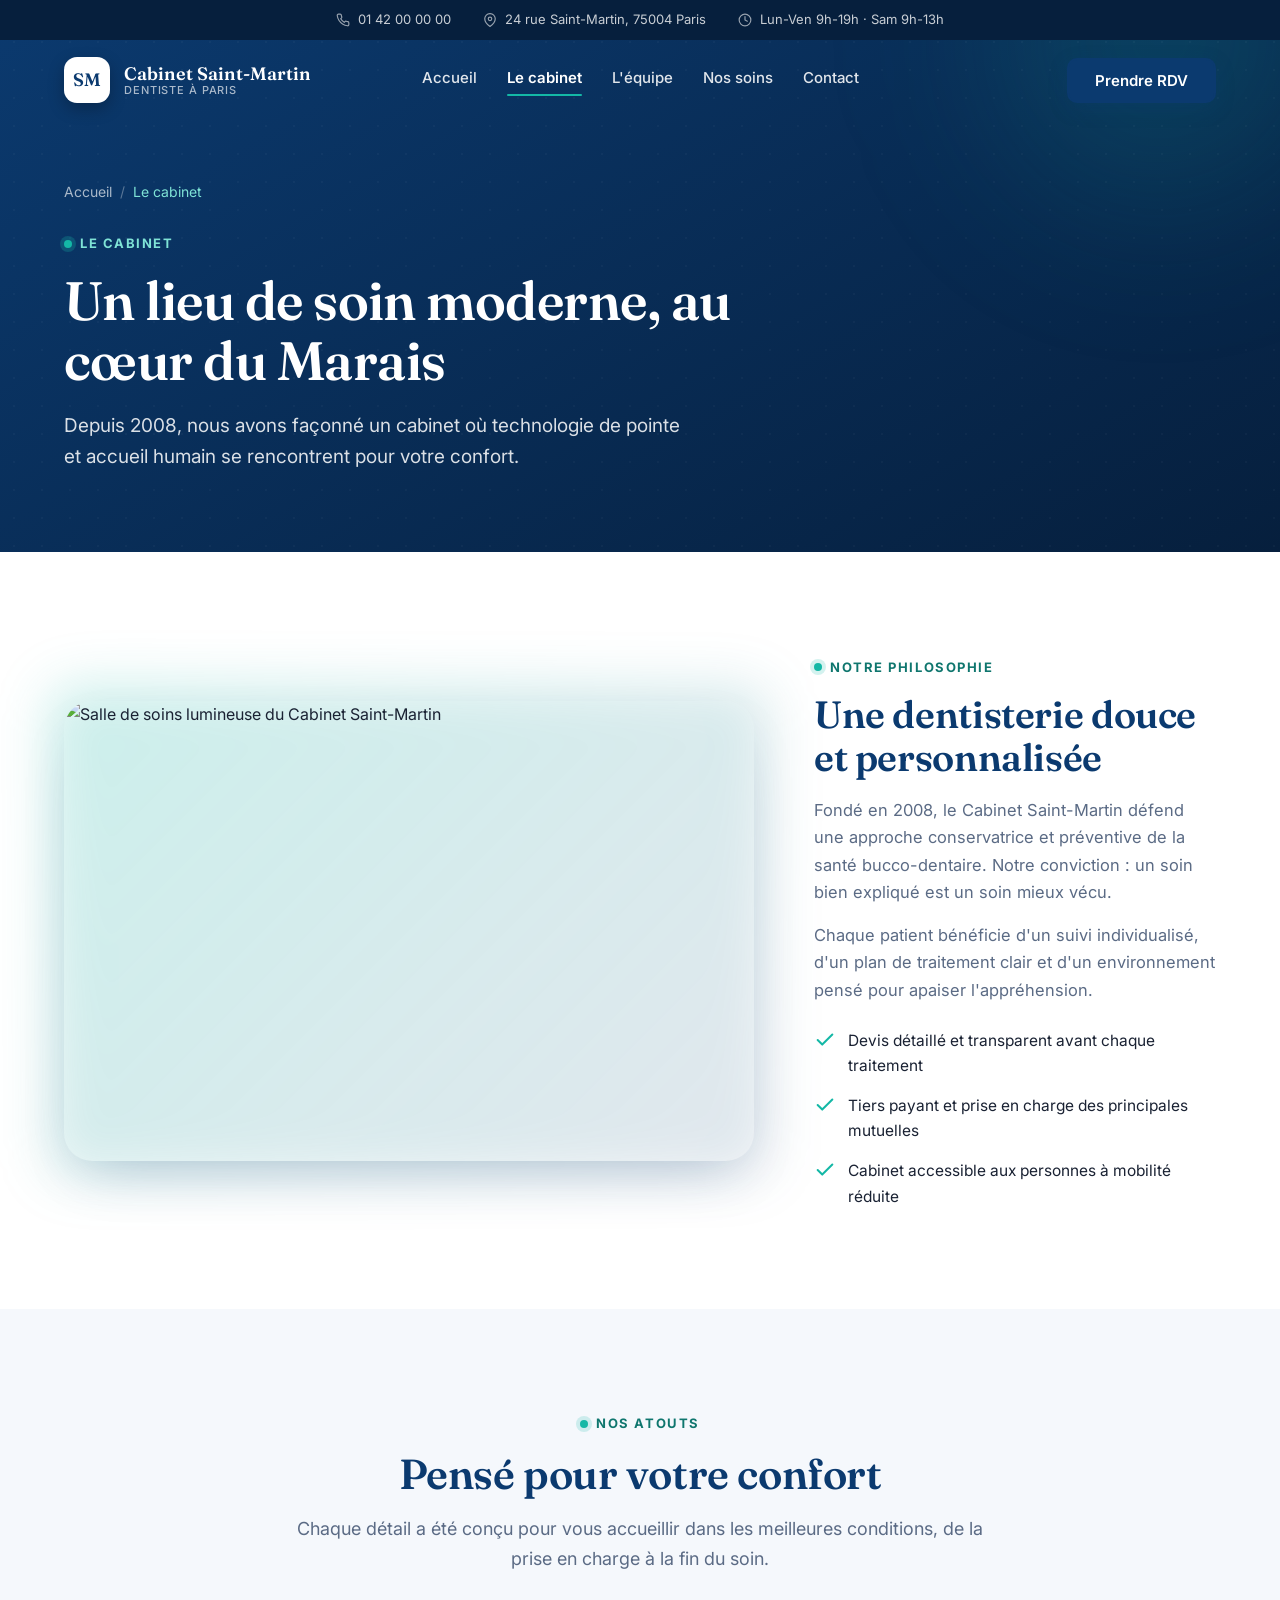
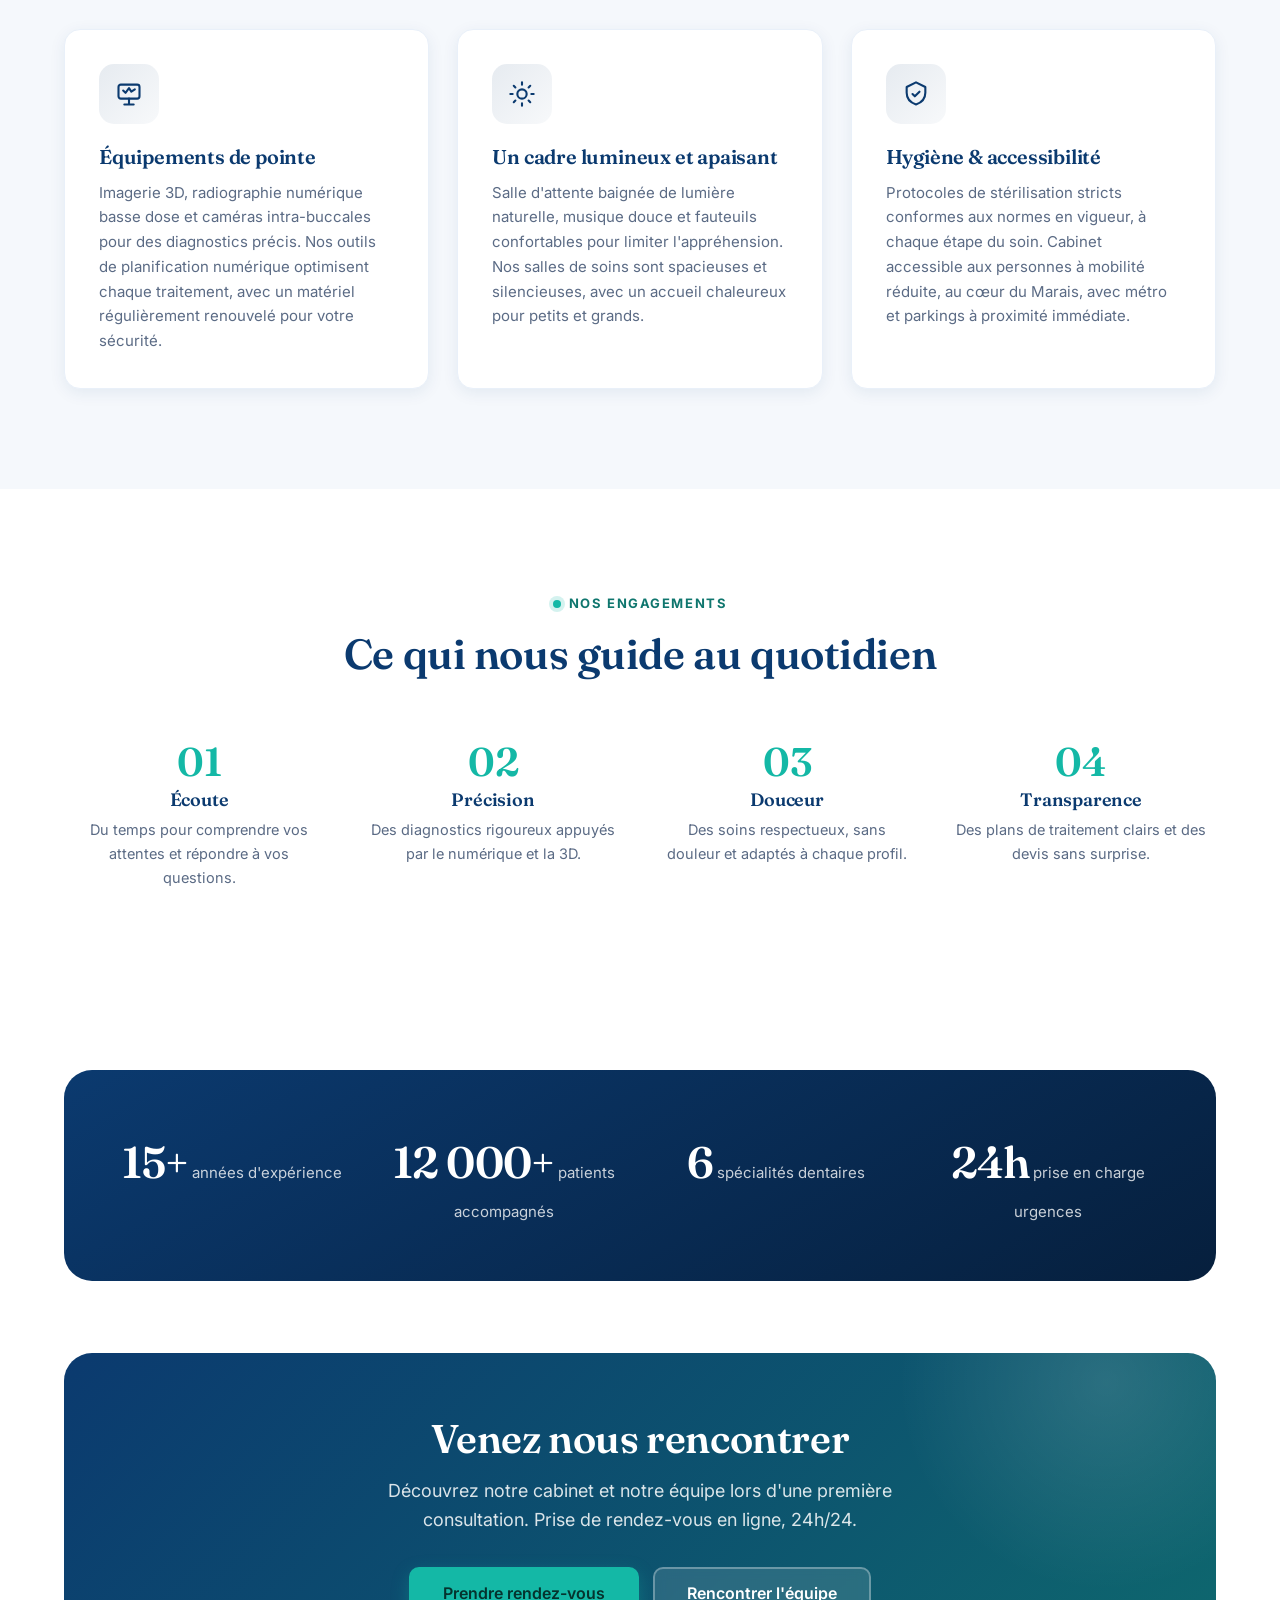
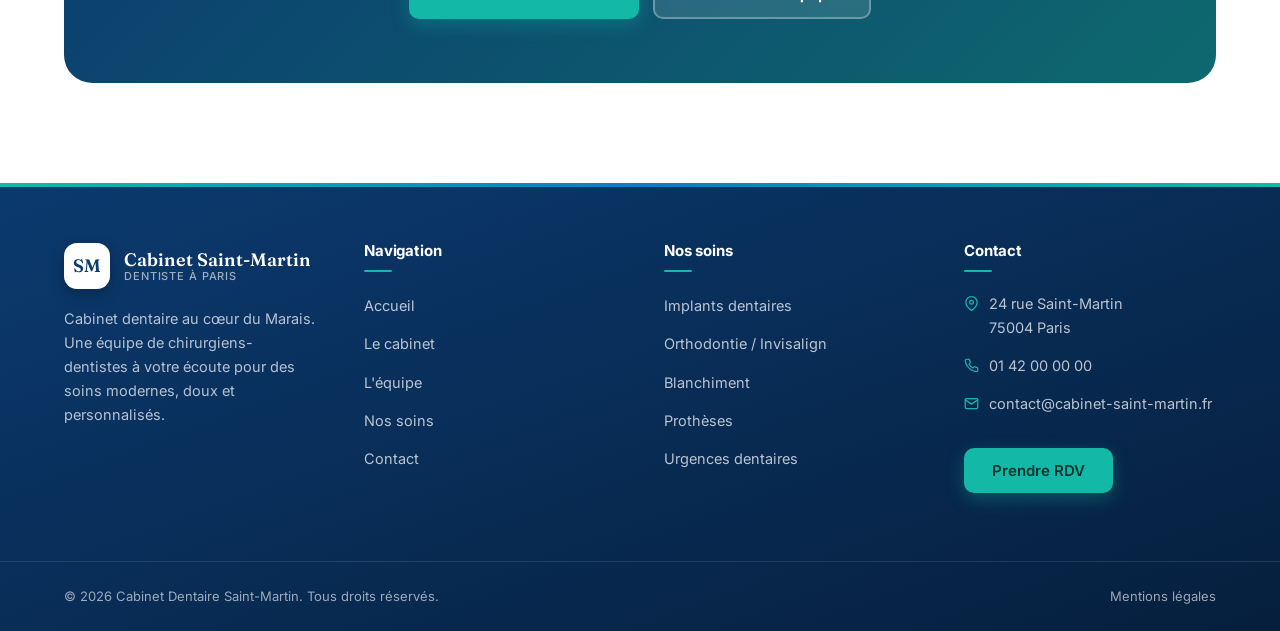
==== commit 615326bb: "mise à jour site" ====
--- a/cabinet.html
+++ b/cabinet.html
@@ -18,7 +18,7 @@
       href="https://fonts.googleapis.com/css2?family=Fraunces:opsz,wght@9..144,400;9..144,500;9..144,600&family=Inter:wght@400;500;600;700;800&display=swap"
       rel="stylesheet"
     />
-    <link rel="stylesheet" href="style.css?v=8" />
+    <link rel="stylesheet" href="style.css?v=10" />
   </head>
   <body class="dark-hero">
     <a class="skip-link" href="#main">Aller au contenu</a>
@@ -319,6 +319,6 @@
       </div>
     </footer>
 
-    <script src="script.js?v=8"></script>
+    <script src="script.js?v=10"></script>
   </body>
 </html>
--- a/style.css
+++ b/style.css
@@ -395,6 +395,36 @@
   background: var(--white);
 }
 
+/* Bug 1 — Menu mobile ouvert : header plein blanc + texte lisible
+   (même sur les pages à hero sombre où le header est transparent) */
+.header:has(.nav-mobile.open) {
+  background: #ffffff;
+  box-shadow: 0 4px 24px rgba(11, 58, 111, 0.1);
+}
+.dark-hero .header:has(.nav-mobile.open) .logo-mark {
+  background: linear-gradient(135deg, var(--navy) 0%, #1457a3 100%);
+  color: var(--white);
+}
+.dark-hero .header:has(.nav-mobile.open) .logo-name {
+  color: var(--navy);
+}
+.dark-hero .header:has(.nav-mobile.open) .logo-sub {
+  color: var(--muted);
+}
+.dark-hero .header:has(.nav-mobile.open) .hamburger span {
+  background: var(--navy);
+}
+.nav-mobile {
+  background: #ffffff;
+}
+.nav-mobile a {
+  color: var(--text);
+}
+/* Le bouton RDV du menu reste blanc sur fond navy (sinon écrasé par .nav-mobile a) */
+.nav-mobile a.btn-primary {
+  color: var(--white);
+}
+
 .header-inner {
   display: grid;
   grid-template-columns: 1fr auto 1fr;
@@ -1471,6 +1501,7 @@
 .footer-grid {
   display: grid;
   grid-template-columns: repeat(4, minmax(0, 1fr));
+  align-items: start;
   gap: 48px;
   padding-top: 64px;
   padding-bottom: 48px;
@@ -1571,6 +1602,7 @@
   justify-self: start;
 }
 .footer-bottom {
+  margin-top: 20px;
   border-top: 1px solid rgba(255, 255, 255, 0.1);
   padding: 24px 0;
 }
@@ -1623,6 +1655,14 @@
   }
   .hamburger {
     display: flex;
+  }
+  /* Bug 2 — header mobile : logo à gauche, actions à droite */
+  .header-inner {
+    display: flex;
+    justify-content: space-between;
+  }
+  .header-actions {
+    margin-left: auto;
   }
   .header-actions .btn-primary {
     padding: 10px 18px;
